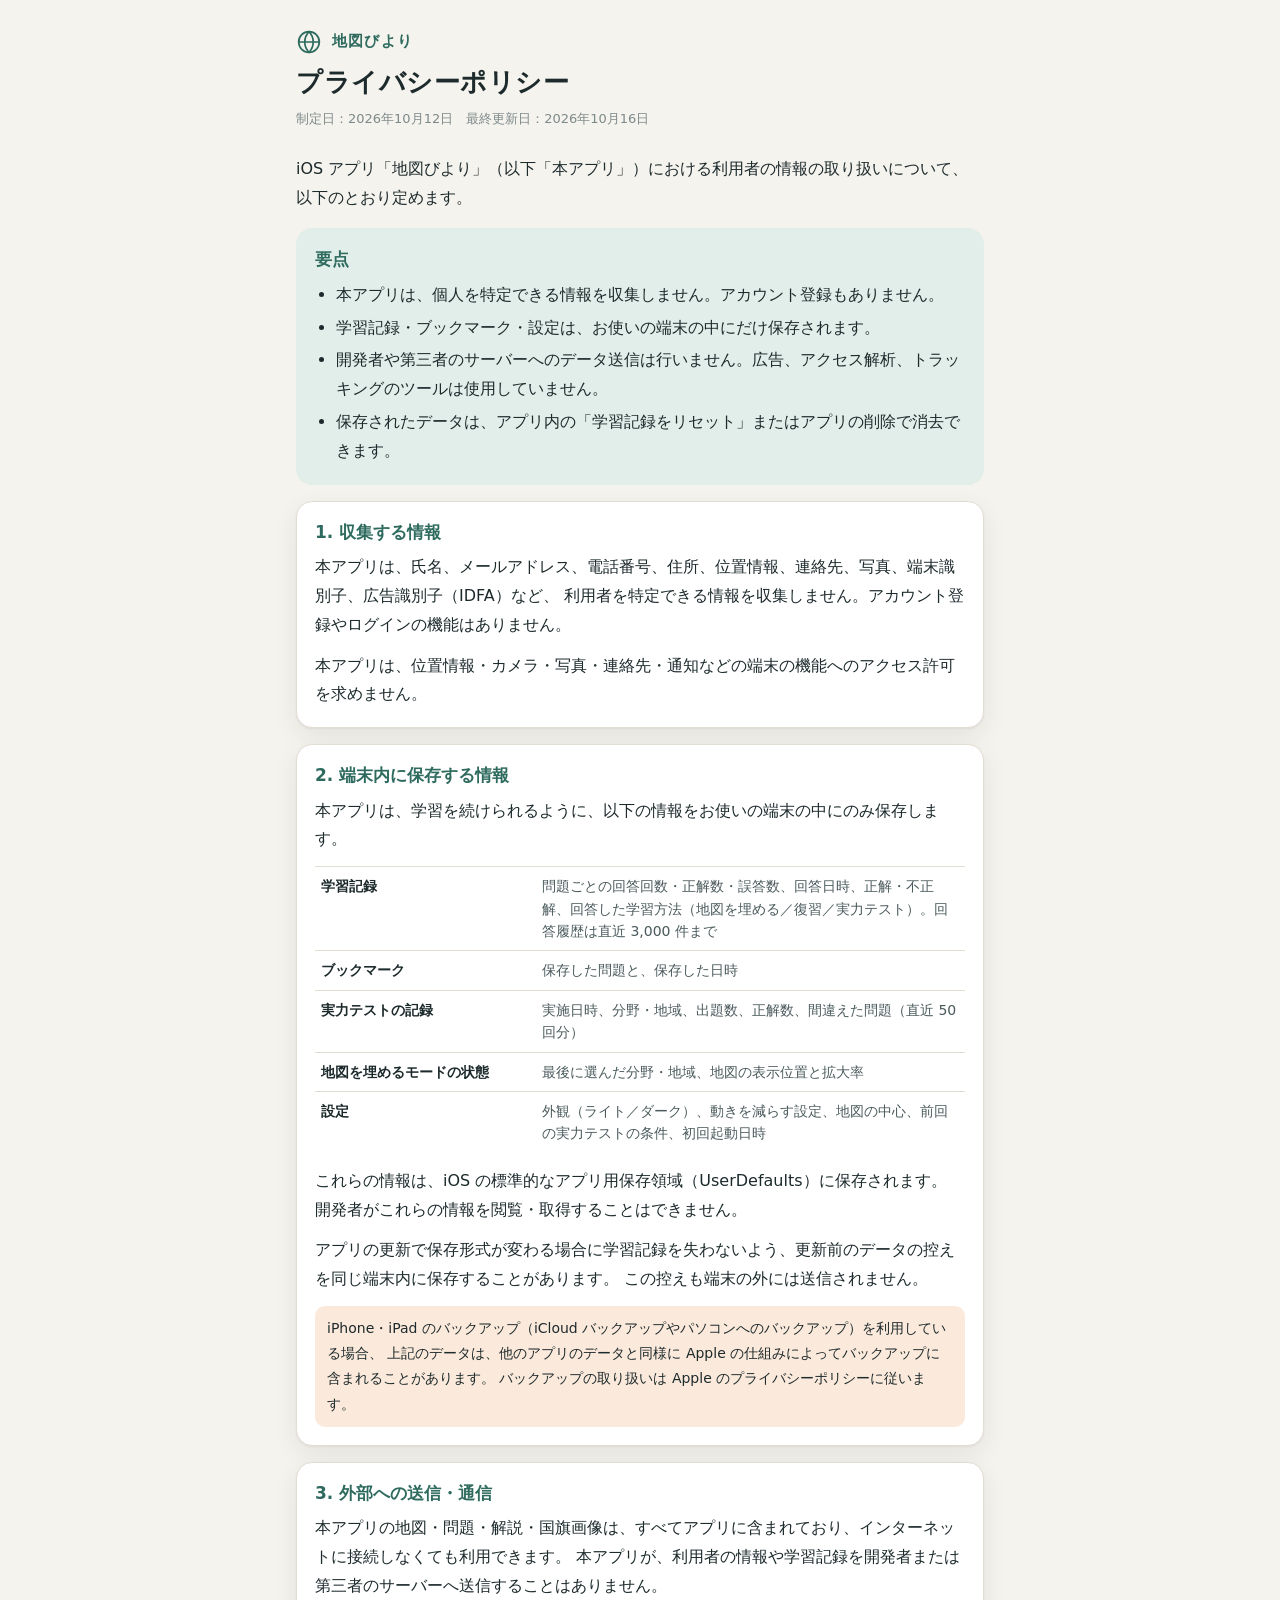
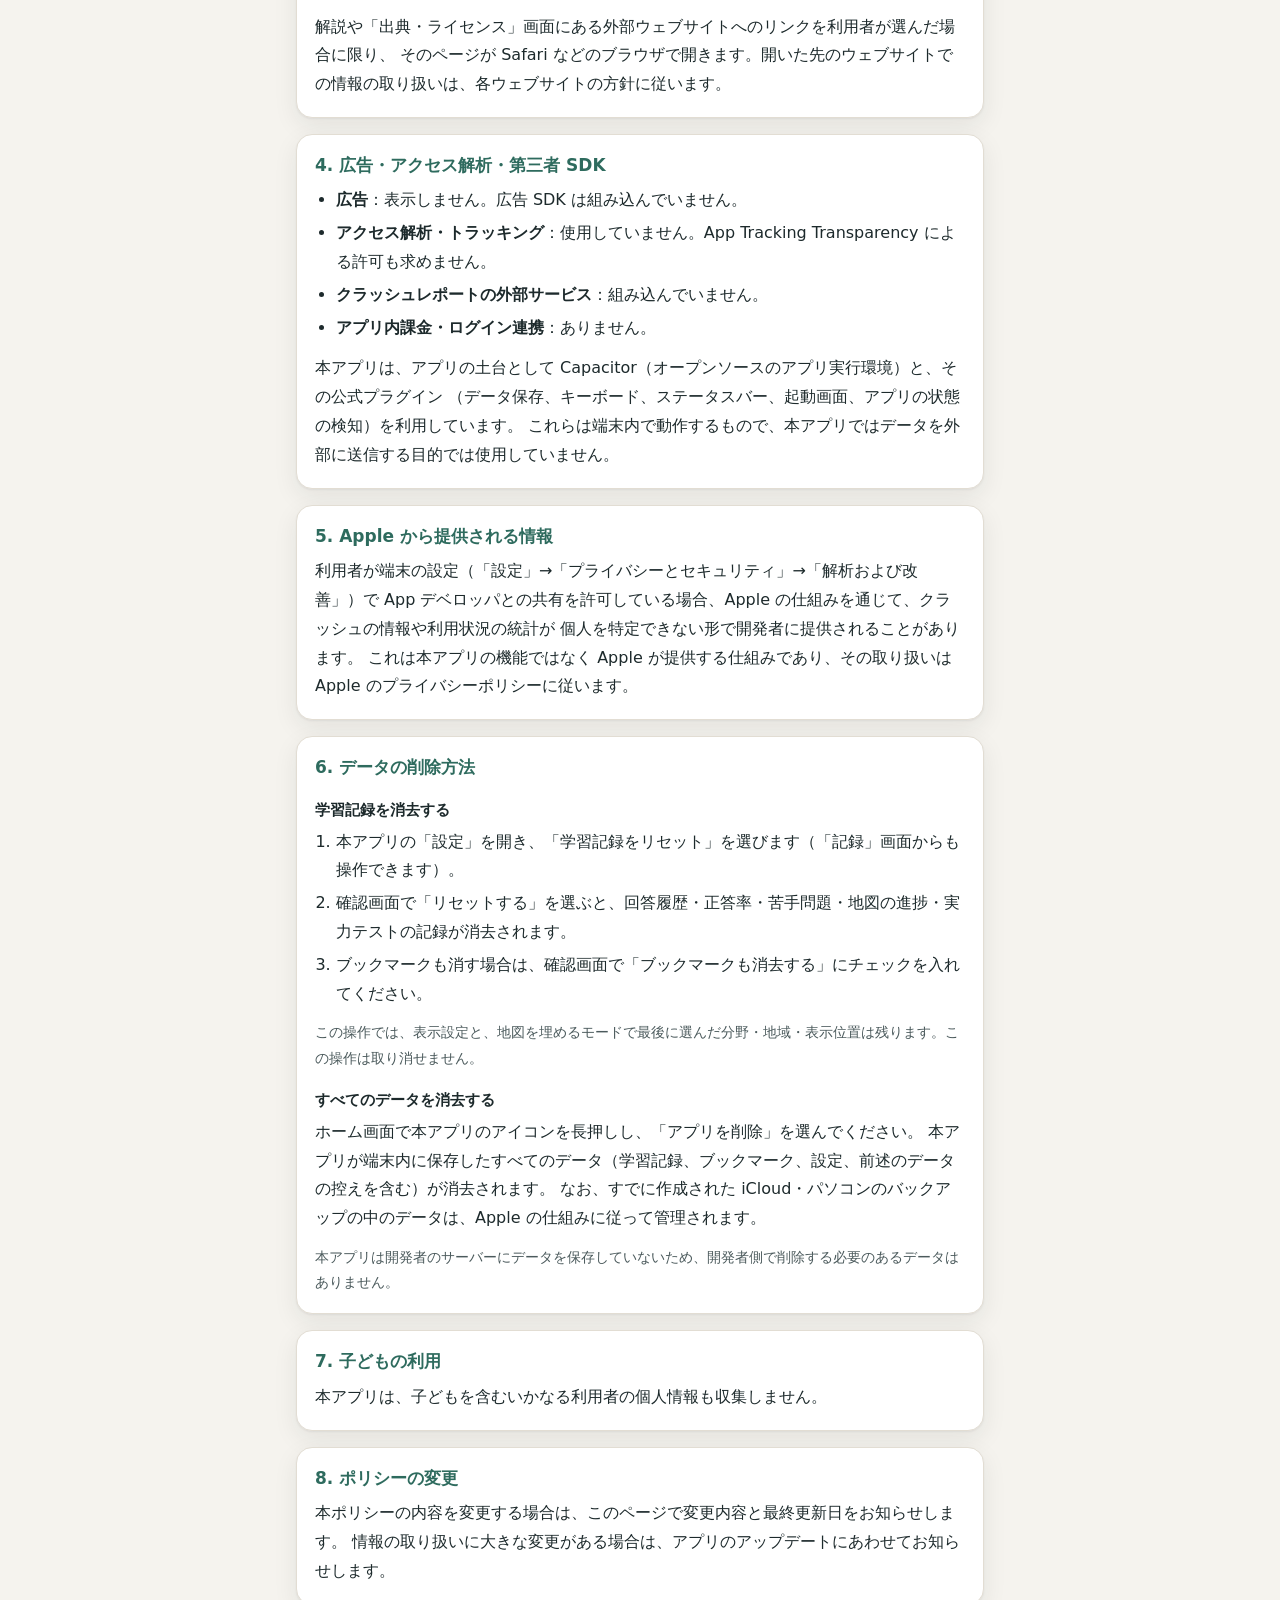
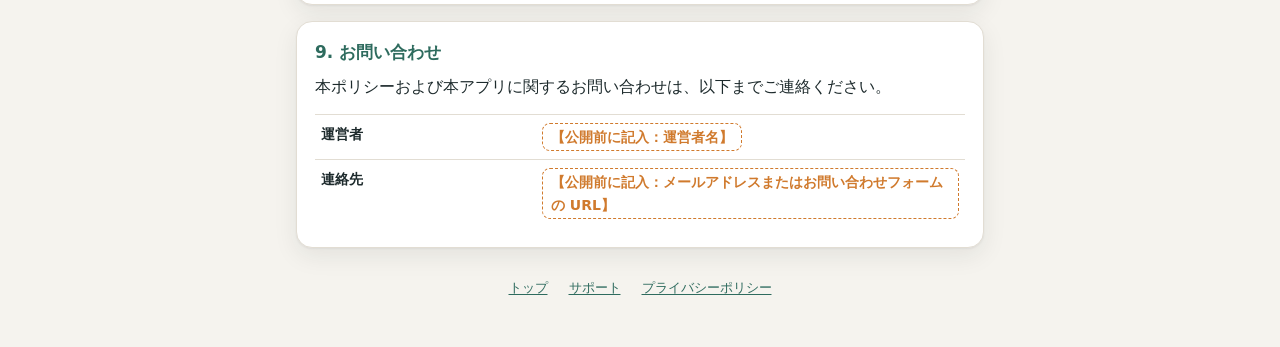
==== privacy.html @ 34aefe3a "地図びより: サポートページとプライバシーポリシー Co-Authored-By: Claude Opus 5.5 <noreply@anthropic.com>" ====
<!doctype html>
<html lang="ja">
<head>
  <meta charset="utf-8">
  <meta name="viewport" content="width=device-width, initial-scale=1, viewport-fit=cover">
  <title>プライバシーポリシー｜地図びより</title>
  <meta name="description" content="iOSアプリ「地図びより」のプライバシーポリシー。学習記録は端末内にのみ保存し、個人情報の収集・外部送信は行いません。">
  <meta name="theme-color" content="#f5f3ee" media="(prefers-color-scheme: light)">
  <meta name="theme-color" content="#0f1716" media="(prefers-color-scheme: dark)">
  <link rel="stylesheet" href="style.css">
</head>
<body>
  <div class="wrap">
    <header>
      <div class="brand">
        <svg width="26" height="26" viewBox="0 0 24 24" fill="none" stroke="currentColor" stroke-width="1.6" stroke-linecap="round" stroke-linejoin="round" aria-hidden="true">
          <circle cx="12" cy="12" r="9.5"/><path d="M2.5 12h19M12 2.5c2.6 2.7 3.9 5.9 3.9 9.5s-1.3 6.8-3.9 9.5c-2.6-2.7-3.9-5.9-3.9-9.5S9.4 5.2 12 2.5z"/>
        </svg>
        地図びより
      </div>
      <h1>プライバシーポリシー</h1>
      <p class="dates">制定日：2026年10月12日　最終更新日：2026年10月16日</p>
    </header>

    <main>
      <p>
        iOS アプリ「地図びより」（以下「本アプリ」）における利用者の情報の取り扱いについて、以下のとおり定めます。
      </p>

      <section class="card summary" aria-labelledby="s-summary">
        <h2 id="s-summary">要点</h2>
        <ul>
          <li>本アプリは、個人を特定できる情報を収集しません。アカウント登録もありません。</li>
          <li>学習記録・ブックマーク・設定は、お使いの端末の中にだけ保存されます。</li>
          <li>開発者や第三者のサーバーへのデータ送信は行いません。広告、アクセス解析、トラッキングのツールは使用していません。</li>
          <li>保存されたデータは、アプリ内の「学習記録をリセット」またはアプリの削除で消去できます。</li>
        </ul>
      </section>

      <section class="card" aria-labelledby="s1">
        <h2 id="s1">1. 収集する情報</h2>
        <p>
          本アプリは、氏名、メールアドレス、電話番号、住所、位置情報、連絡先、写真、端末識別子、広告識別子（IDFA）など、
          利用者を特定できる情報を収集しません。アカウント登録やログインの機能はありません。
        </p>
        <p>
          本アプリは、位置情報・カメラ・写真・連絡先・通知などの端末の機能へのアクセス許可を求めません。
        </p>
      </section>

      <section class="card" aria-labelledby="s2">
        <h2 id="s2">2. 端末内に保存する情報</h2>
        <p>本アプリは、学習を続けられるように、以下の情報をお使いの端末の中にのみ保存します。</p>
        <table>
          <tr><th scope="row">学習記録</th><td>問題ごとの回答回数・正解数・誤答数、回答日時、正解・不正解、回答した学習方法（地図を埋める／復習／実力テスト）。回答履歴は直近 3,000 件まで</td></tr>
          <tr><th scope="row">ブックマーク</th><td>保存した問題と、保存した日時</td></tr>
          <tr><th scope="row">実力テストの記録</th><td>実施日時、分野・地域、出題数、正解数、間違えた問題（直近 50 回分）</td></tr>
          <tr><th scope="row">地図を埋めるモードの状態</th><td>最後に選んだ分野・地域、地図の表示位置と拡大率</td></tr>
          <tr><th scope="row">設定</th><td>外観（ライト／ダーク）、動きを減らす設定、地図の中心、前回の実力テストの条件、初回起動日時</td></tr>
        </table>
        <p>
          これらの情報は、iOS の標準的なアプリ用保存領域（UserDefaults）に保存されます。
          開発者がこれらの情報を閲覧・取得することはできません。
        </p>
        <p>
          アプリの更新で保存形式が変わる場合に学習記録を失わないよう、更新前のデータの控えを同じ端末内に保存することがあります。
          この控えも端末の外には送信されません。
        </p>
        <p class="note">
          iPhone・iPad のバックアップ（iCloud バックアップやパソコンへのバックアップ）を利用している場合、
          上記のデータは、他のアプリのデータと同様に Apple の仕組みによってバックアップに含まれることがあります。
          バックアップの取り扱いは Apple のプライバシーポリシーに従います。
        </p>
      </section>

      <section class="card" aria-labelledby="s3">
        <h2 id="s3">3. 外部への送信・通信</h2>
        <p>
          本アプリの地図・問題・解説・国旗画像は、すべてアプリに含まれており、インターネットに接続しなくても利用できます。
          本アプリが、利用者の情報や学習記録を開発者または第三者のサーバーへ送信することはありません。
        </p>
        <p>
          解説や「出典・ライセンス」画面にある外部ウェブサイトへのリンクを利用者が選んだ場合に限り、
          そのページが Safari などのブラウザで開きます。開いた先のウェブサイトでの情報の取り扱いは、各ウェブサイトの方針に従います。
        </p>
      </section>

      <section class="card" aria-labelledby="s4">
        <h2 id="s4">4. 広告・アクセス解析・第三者 SDK</h2>
        <ul>
          <li><strong>広告</strong>：表示しません。広告 SDK は組み込んでいません。</li>
          <li><strong>アクセス解析・トラッキング</strong>：使用していません。App Tracking Transparency による許可も求めません。</li>
          <li><strong>クラッシュレポートの外部サービス</strong>：組み込んでいません。</li>
          <li><strong>アプリ内課金・ログイン連携</strong>：ありません。</li>
        </ul>
        <p>
          本アプリは、アプリの土台として Capacitor（オープンソースのアプリ実行環境）と、その公式プラグイン
          （データ保存、キーボード、ステータスバー、起動画面、アプリの状態の検知）を利用しています。
          これらは端末内で動作するもので、本アプリではデータを外部に送信する目的では使用していません。
        </p>
      </section>

      <section class="card" aria-labelledby="s5">
        <h2 id="s5">5. Apple から提供される情報</h2>
        <p>
          利用者が端末の設定（「設定」→「プライバシーとセキュリティ」→「解析および改善」）で
          App デベロッパとの共有を許可している場合、Apple の仕組みを通じて、クラッシュの情報や利用状況の統計が
          個人を特定できない形で開発者に提供されることがあります。
          これは本アプリの機能ではなく Apple が提供する仕組みであり、その取り扱いは Apple のプライバシーポリシーに従います。
        </p>
      </section>

      <section class="card" aria-labelledby="s6">
        <h2 id="s6">6. データの削除方法</h2>
        <h3>学習記録を消去する</h3>
        <ol>
          <li>本アプリの「設定」を開き、「学習記録をリセット」を選びます（「記録」画面からも操作できます）。</li>
          <li>確認画面で「リセットする」を選ぶと、回答履歴・正答率・苦手問題・地図の進捗・実力テストの記録が消去されます。</li>
          <li>ブックマークも消す場合は、確認画面で「ブックマークも消去する」にチェックを入れてください。</li>
        </ol>
        <p class="muted">
          この操作では、表示設定と、地図を埋めるモードで最後に選んだ分野・地域・表示位置は残ります。この操作は取り消せません。
        </p>
        <h3>すべてのデータを消去する</h3>
        <p>
          ホーム画面で本アプリのアイコンを長押しし、「アプリを削除」を選んでください。
          本アプリが端末内に保存したすべてのデータ（学習記録、ブックマーク、設定、前述のデータの控えを含む）が消去されます。
          なお、すでに作成された iCloud・パソコンのバックアップの中のデータは、Apple の仕組みに従って管理されます。
        </p>
        <p class="muted">
          本アプリは開発者のサーバーにデータを保存していないため、開発者側で削除する必要のあるデータはありません。
        </p>
      </section>

      <section class="card" aria-labelledby="s7">
        <h2 id="s7">7. 子どもの利用</h2>
        <p>本アプリは、子どもを含むいかなる利用者の個人情報も収集しません。</p>
      </section>

      <section class="card" aria-labelledby="s8">
        <h2 id="s8">8. ポリシーの変更</h2>
        <p>
          本ポリシーの内容を変更する場合は、このページで変更内容と最終更新日をお知らせします。
          情報の取り扱いに大きな変更がある場合は、アプリのアップデートにあわせてお知らせします。
        </p>
      </section>

      <section class="card" aria-labelledby="s9">
        <h2 id="s9">9. お問い合わせ</h2>
        <p>本ポリシーおよび本アプリに関するお問い合わせは、以下までご連絡ください。</p>
        <!-- contact:begin -->
        <table>
          <tr><th scope="row">運営者</th><td><span class="todo">【公開前に記入：運営者名】</span></td></tr>
          <tr><th scope="row">連絡先</th><td><span class="todo">【公開前に記入：メールアドレスまたはお問い合わせフォームの URL】</span></td></tr>
        </table>
        <!-- contact:end -->
      </section>
    </main>

    <footer>
      <nav aria-label="サイト内リンク"><a href="./">トップ</a>　<a href="support.html">サポート</a>　<a href="privacy.html" aria-current="page">プライバシーポリシー</a></nav>
    </footer>
  </div>
</body>
</html>
---- style.css ----
/* アプリ（src/index.css）のデザイントークンに合わせる */
:root {
  --bg: #f5f3ee;
  --surface: #ffffff;
  --surface-2: #efece5;
  --ink: #1d2a2c;
  --ink-2: #4b5a5c;
  --ink-3: #7d8a8b;
  --line: #e2ddd3;
  --primary: #2e6b5e;
  --primary-soft: #e2eee9;
  --accent: #d07a2d;
  --accent-soft: #fbeadb;
  --shadow: 0 1px 2px rgba(29, 42, 44, 0.06), 0 8px 24px rgba(29, 42, 44, 0.08);
  --font-sans: -apple-system, BlinkMacSystemFont, 'Hiragino Sans', 'Hiragino Kaku Gothic ProN', 'Noto Sans JP',
    'Yu Gothic UI', Meiryo, system-ui, sans-serif;
  --font-serif: 'Hiragino Mincho ProN', 'Hiragino Mincho Pro', 'Yu Mincho', YuMincho, 'Noto Serif JP', serif;
  color-scheme: light dark;
}
@media (prefers-color-scheme: dark) {
  :root {
    --bg: #0f1716;
    --surface: #172120;
    --surface-2: #1f2b29;
    --ink: #e7ece9;
    --ink-2: #a8b6b1;
    --ink-3: #7b8b86;
    --line: #2a3734;
    --primary: #72b9a5;
    --primary-soft: #1d3832;
    --accent: #f0a35c;
    --accent-soft: #3b2b1d;
    --shadow: none;
  }
}
* { box-sizing: border-box; }
html { -webkit-text-size-adjust: 100%; }
body {
  margin: 0;
  background: var(--bg);
  color: var(--ink);
  font-family: var(--font-sans);
  font-size: 16px;
  line-height: 1.8;
  overflow-wrap: anywhere;
}
.wrap {
  max-width: 720px;
  margin: 0 auto;
  padding: calc(28px + env(safe-area-inset-top, 0px)) max(16px, env(safe-area-inset-right, 0px)) calc(48px + env(safe-area-inset-bottom, 0px)) max(16px, env(safe-area-inset-left, 0px));
}
header { margin-bottom: 24px; }
.brand { display: flex; align-items: center; gap: 10px; color: var(--primary); font-family: var(--font-serif); font-size: 15px; font-weight: 600; letter-spacing: 0.08em; }
.brand svg { flex: none; }
h1 { margin: 10px 0 6px; font-family: var(--font-serif); font-size: 26px; line-height: 1.4; letter-spacing: 0.02em; }
.dates { margin: 0; color: var(--ink-3); font-size: 13px; }
.card {
  background: var(--surface);
  border: 1px solid var(--line);
  border-radius: 16px;
  box-shadow: var(--shadow);
  padding: 18px 18px 6px;
  margin: 16px 0;
}
.summary { background: var(--primary-soft); border-color: transparent; box-shadow: none; }
.summary h2 { margin-top: 0; }
h2 { margin: 0 0 8px; font-size: 17px; line-height: 1.5; color: var(--primary); }
h3 { margin: 16px 0 4px; font-size: 15px; }
p, ul, ol { margin: 0 0 12px; }
ul, ol { padding-left: 1.3em; }
li + li { margin-top: 4px; }
.muted { color: var(--ink-2); font-size: 14px; }
table { width: 100%; border-collapse: collapse; margin: 4px 0 14px; font-size: 14px; line-height: 1.6; }
th, td { text-align: left; vertical-align: top; padding: 8px 6px; border-top: 1px solid var(--line); }
th { width: 34%; font-weight: 600; color: var(--ink); }
td { color: var(--ink-2); }
.note { background: var(--accent-soft); border-radius: 10px; padding: 10px 12px; font-size: 14px; color: var(--ink); }
.todo { display: inline-block; border: 1px dashed var(--accent); border-radius: 8px; padding: 2px 8px; color: var(--accent); font-weight: 600; }
a { color: var(--primary); text-underline-offset: 2px; }
footer { margin-top: 28px; color: var(--ink-3); font-size: 13px; text-align: center; }
@media (max-width: 480px) {
  body { font-size: 15.5px; }
  h1 { font-size: 23px; }
  th, td { display: block; width: 100%; padding: 2px 0; border: 0; }
  tr { display: block; padding: 8px 0; border-top: 1px solid var(--line); }
}

/* サポートページ・トップページ */
.lead { color: var(--ink-2); }
.links { list-style: none; padding: 0; margin: 0 0 12px; }
.links li + li { margin-top: 0; border-top: 1px solid var(--line); }
.links a { display: flex; justify-content: space-between; align-items: center; min-height: 48px; padding: 8px 2px; font-weight: 600; text-decoration: none; }
.links a::after { content: '›'; color: var(--ink-3); font-size: 20px; }
.links .desc { display: block; color: var(--ink-3); font-size: 13px; font-weight: 400; }
.toc { margin: 0 0 12px; padding: 0; list-style: none; display: flex; flex-wrap: wrap; gap: 8px; }
.toc a { display: inline-block; padding: 6px 12px; border-radius: 999px; background: var(--surface); border: 1px solid var(--line); font-size: 14px; text-decoration: none; }
details { border-top: 1px solid var(--line); padding: 4px 0; }
details:first-of-type { border-top: 0; }
summary { cursor: pointer; padding: 8px 0; font-weight: 600; list-style-position: outside; margin-left: 1.1em; }
details[open] summary { color: var(--primary); }
details > p, details > ul { margin-left: 1.1em; }
.kbd { display: inline-block; padding: 0 6px; border: 1px solid var(--line); border-radius: 6px; background: var(--surface-2); font-size: 0.92em; }
footer nav a { margin: 0 4px; }
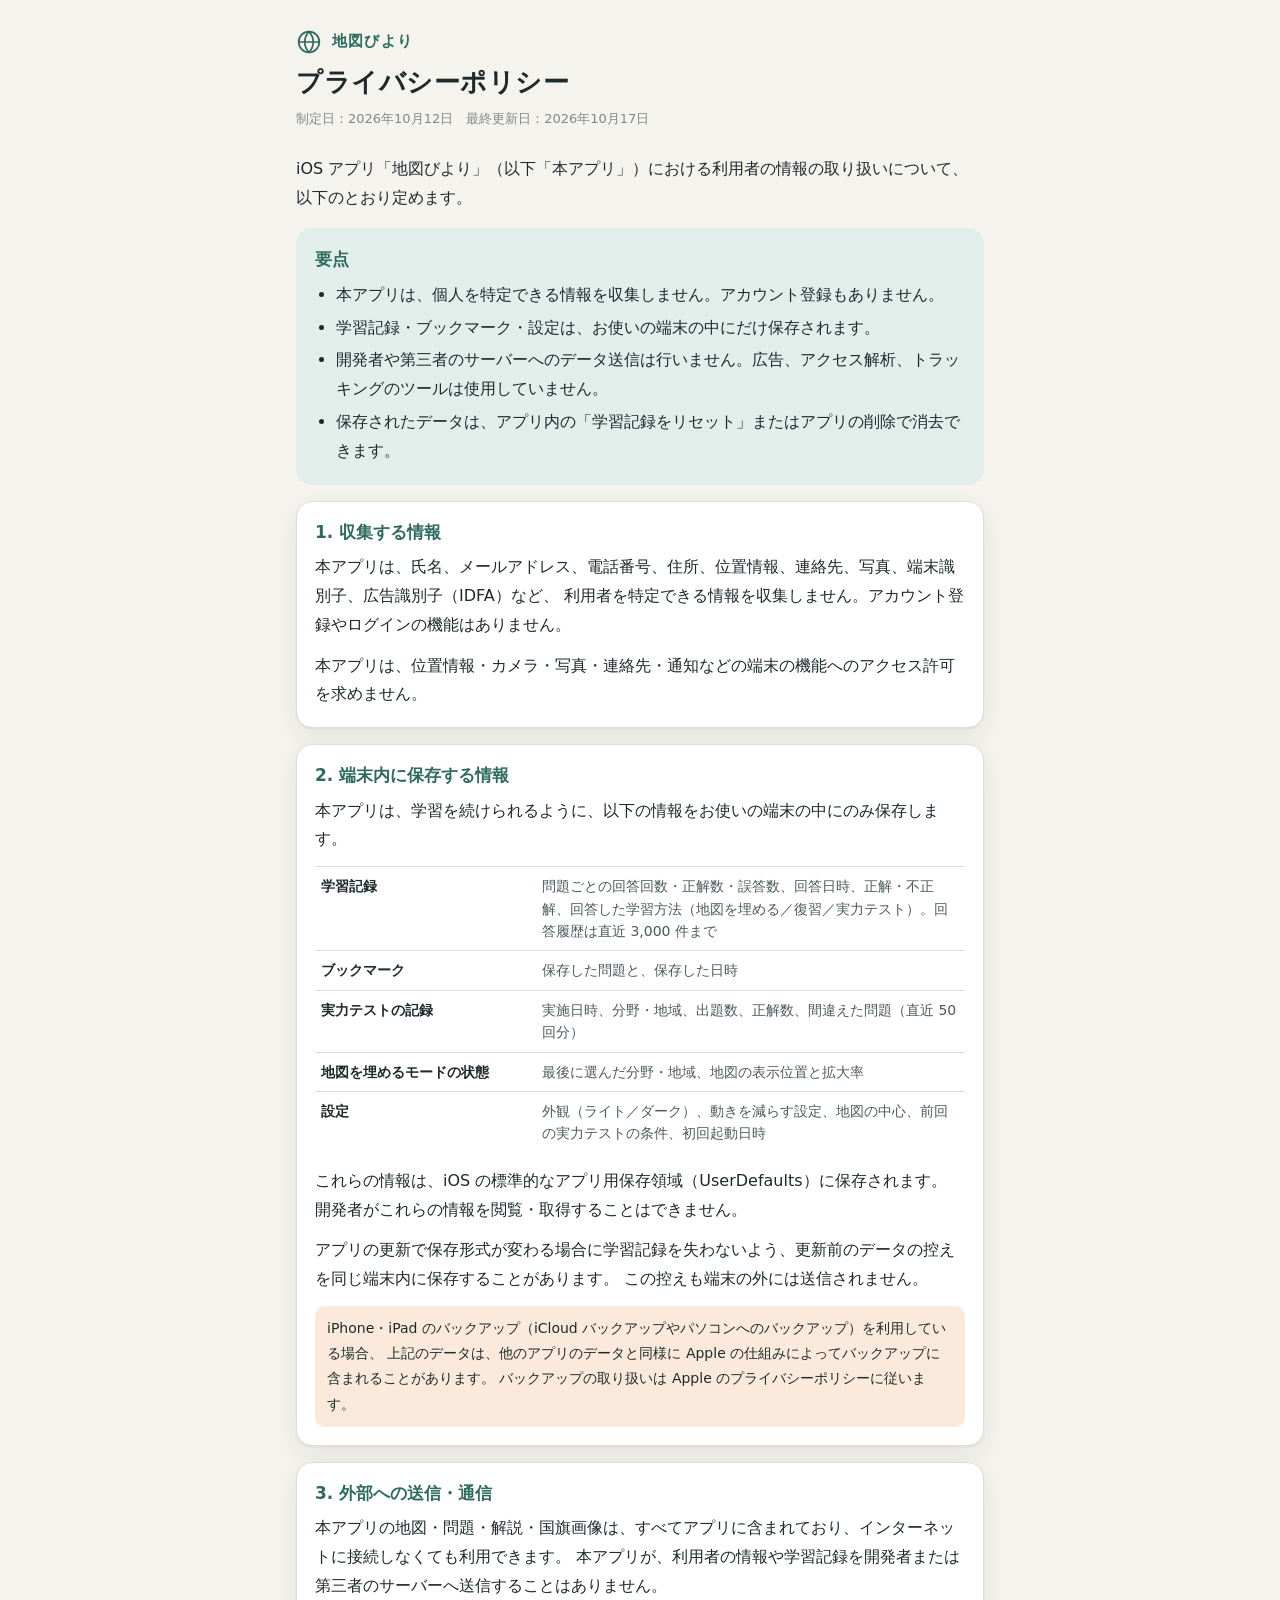
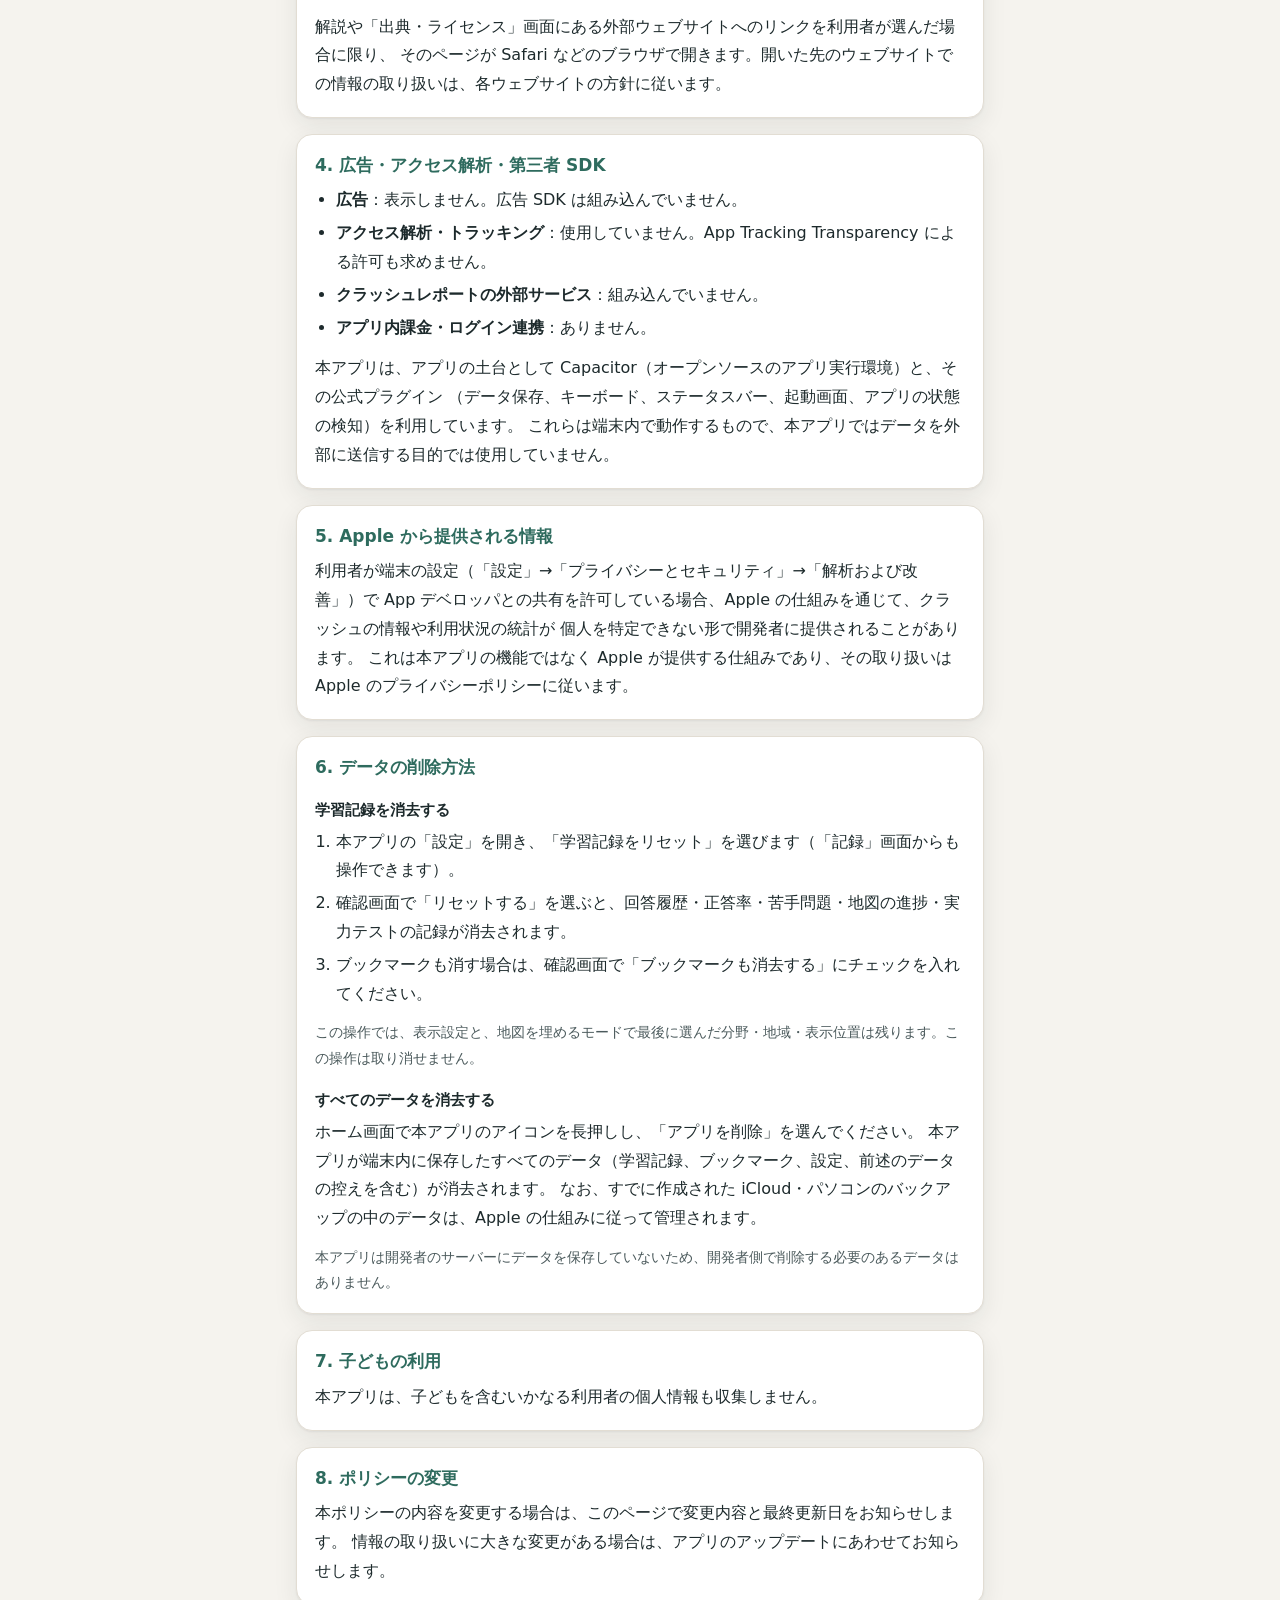
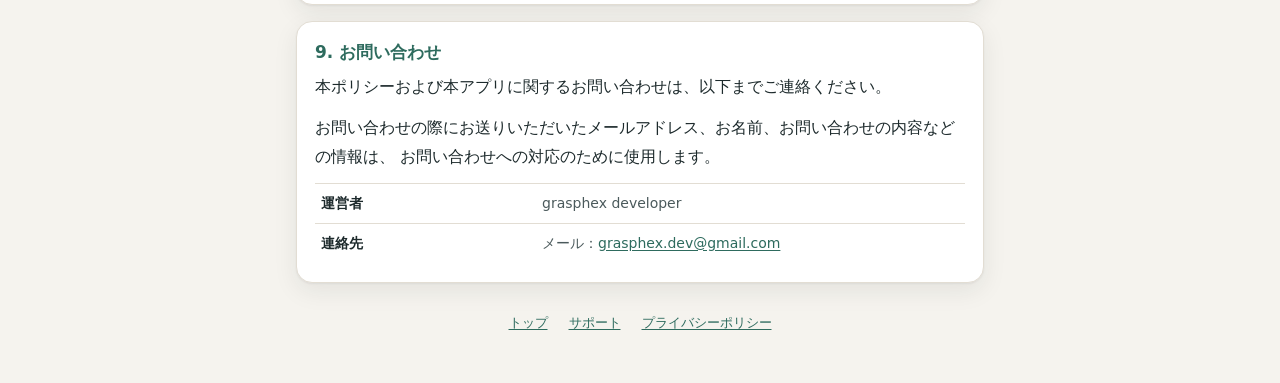
==== commit 2745c8ab: "お問い合わせ先とお問い合わせ情報の取り扱いを記載 Co-Authored-By: Claude Opus 5.5 <noreply@anthropic.com>" ====
--- a/privacy.html
+++ b/privacy.html
@@ -19,7 +19,7 @@
         地図びより
       </div>
       <h1>プライバシーポリシー</h1>
-      <p class="dates">制定日：2026年10月12日　最終更新日：2026年10月16日</p>
+      <p class="dates">制定日：2026年10月12日　最終更新日：2026年10月17日</p>
     </header>
 
     <main>
@@ -148,10 +148,14 @@
       <section class="card" aria-labelledby="s9">
         <h2 id="s9">9. お問い合わせ</h2>
         <p>本ポリシーおよび本アプリに関するお問い合わせは、以下までご連絡ください。</p>
+        <p>
+          お問い合わせの際にお送りいただいたメールアドレス、お名前、お問い合わせの内容などの情報は、
+          お問い合わせへの対応のために使用します。
+        </p>
         <!-- contact:begin -->
         <table>
-          <tr><th scope="row">運営者</th><td><span class="todo">【公開前に記入：運営者名】</span></td></tr>
-          <tr><th scope="row">連絡先</th><td><span class="todo">【公開前に記入：メールアドレスまたはお問い合わせフォームの URL】</span></td></tr>
+          <tr><th scope="row">運営者</th><td>grasphex developer</td></tr>
+          <tr><th scope="row">連絡先</th><td>メール：<a href="mailto:grasphex.dev@gmail.com">grasphex.dev@gmail.com</a></td></tr>
         </table>
         <!-- contact:end -->
       </section>
